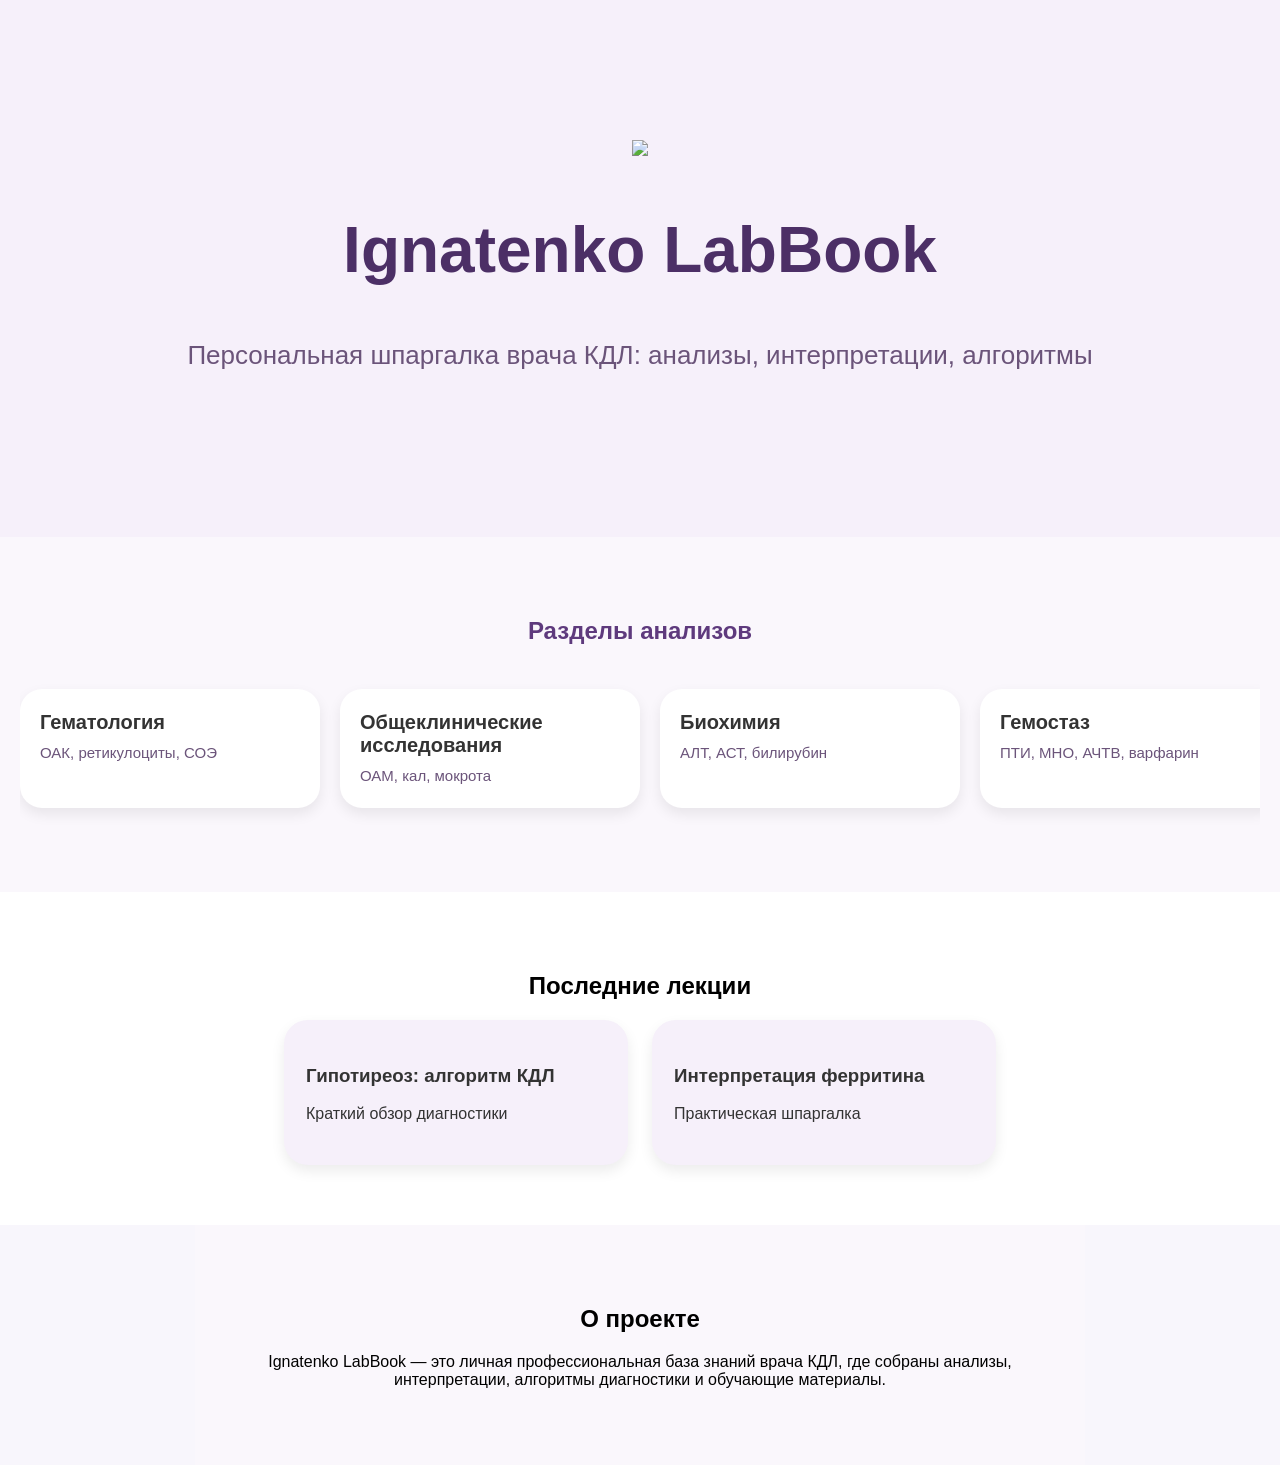
==== index.html @ 9d229748 "Update index.html" ====
<!DOCTYPE html>
<html lang="ru">
<head>
  <meta charset="UTF-8" />
  <meta name="viewport" content="width=device-width, initial-scale=1.0" />
  <title>Ignatenko LabBook — Врач КДЛ</title>

  <style>
    body {
      margin: 0;
      font-family: "Inter", Arial, sans-serif;
      background: #f8f6fc;
      overflow-x: hidden;
    }

    /* ---- Волны ---- */
    .wave {
      position: absolute;
      left: 0;
      width: 100%;
      height: 180px;
      background-repeat: no-repeat;
      background-size: cover;
      opacity: 0.55;
      z-index: -1;
    }
    .wave.top {
      top: 0;
      background-image: url('data:image/svg+xml;utf8,<svg xmlns="http://www.w3.org/2000/svg" width="1440" height="320"><path fill="%23cfc4ff" d="M0,160L48,165.3C96,171,192,181,288,192C384,203,480,213,576,224C672,235,768,245,864,218.7C960,192,1056,128,1152,112C1248,96,1344,128,1392,144L1440,160V0H0Z"/></svg>');
    }
    .wave.bottom {
      bottom: 0;
      background-image: url('data:image/svg+xml;utf8,<svg xmlns="http://www.w3.org/2000/svg" width="1440" height="320"><path fill="%23e5ddff" d="M0,224L60,234.7C120,245,240,267,360,261.3C480,256,600,224,720,202.7C840,181,960,171,1080,186.7C1200,203,1320,245,1380,266.7L1440,288V0H0Z"/></svg>');
    }

    /* ---- Кот ---- */
    .cat-wiggle {
      animation: wiggle 2.2s ease-in-out infinite;
      transform-origin: 60% 20%;
    }
    @keyframes wiggle {
      0% { transform: rotate(0deg); }
      35% { transform: rotate(2.8deg); }
      70% { transform: rotate(-2.8deg); }
      100% { transform: rotate(0deg); }
    }

    /* ---- Разделы анализов ---- */
    .sections-wrapper {
      display: flex;
      gap: 20px;
      overflow-x: auto;
      padding: 24px 12px;
      scroll-snap-type: x mandatory;
    }

    .analysis-card {
      min-width: 260px;
      background: white;
      padding: 22px 20px;
      border-radius: 22px;
      box-shadow: 0 6px 14px rgba(0,0,0,0.08);
      text-decoration: none;
      color: #333;
      scroll-snap-align: start;
      transition: 0.25s;
    }

    .analysis-card:hover {
      transform: translateY(-4px);
      box-shadow: 0 10px 20px rgba(0,0,0,0.12);
    }

    .analysis-card strong {
      display: block;
      font-size: 20px;
      margin-bottom: 8px;
    }

    .analysis-card span {
      font-size: 15px;
      color: #6b547a;
      line-height: 1.4;
    }

    /* ---- Лекции ---- */
    .lectures {
      padding: 60px 20px;
      background: #ffffff;
      text-align: center;
    }
    .lecture-grid {
      display: flex;
      justify-content: center;
      gap: 24px;
    }
    .lecture-card {
      background: #f6f0fa;
      padding: 26px 22px;
      border-radius: 24px;
      width: 300px;
      text-align: left;
      box-shadow: 0 6px 14px rgba(0,0,0,0.08);
      text-decoration: none;
      color: #333;
    }

    /* ---- О проекте ---- */
    .about {
      padding: 60px 20px;
      background: #faf7fc;
      text-align: center;
      max-width: 850px;
      margin: 0 auto;
    }
  </style>
</head>

<body>

<div class="wave top"></div>
<div class="wave bottom"></div>

<!-- HERO -->
<section style="padding:140px 20px; text-align:center; background:#f6f0fa;">
  <img src="cat-logo-new.png" class="cat-wiggle" style="width:220px;">
  <h1 style="font-size:64px; color:#4c2f66;">Ignatenko LabBook</h1>
  <p style="font-size:26px; color:#6b547a;">
    Персональная шпаргалка врача КДЛ: анализы, интерпретации, алгоритмы
  </p>
</section>

<!-- РАЗДЕЛЫ АНАЛИЗОВ -->
<section style="padding:60px 20px; background:#faf7fc;">
  <h2 style="text-align:center; color:#5e3a7d;">Разделы анализов</h2>

  <div class="sections-wrapper">

    <a class="analysis-card" href="#">
      <strong>Гематология</strong>
      <span>ОАК, ретикулоциты, СОЭ</span>
    </a>

    <a class="analysis-card" href="#">
      <strong>Общеклинические исследования</strong>
      <span>ОАМ, кал, мокрота</span>
    </a>

    <a class="analysis-card" href="#">
      <strong>Биохимия</strong>
      <span>АЛТ, АСТ, билирубин</span>
    </a>

    <a class="analysis-card" href="#">
      <strong>Гемостаз</strong>
      <span>ПТИ, МНО, АЧТВ, варфарин</span>
    </a>

    <a class="analysis-card" href="#">
      <strong>Иммунология</strong>
      <span>IgG, IgM</span>
    </a>

    <a class="analysis-card" href="#">
      <strong>Инфекции</strong>
      <span>ВИЧ, гепатиты, TORCH</span>
    </a>

    <a class="analysis-card" href="#">
      <strong>Гормоны</strong>
      <span>ТТГ, Т4, Т3</span>
    </a>

    <a class="analysis-card" href="#">
      <strong>Онкомаркеры</strong>
      <span>СА-125, СА-19-9, ПСА</span>
    </a>

  </div>
</section>

<!-- Последние лекции -->
<section class="lectures">
  <h2>Последние лекции</h2>
  <div class="lecture-grid">
    <a class="lecture-card" href="#">
      <h3>Гипотиреоз: алгоритм КДЛ</h3>
      <p>Краткий обзор диагностики</p>
    </a>
    <a class="lecture-card" href="#">
      <h3>Интерпретация ферритина</h3>
      <p>Практическая шпаргалка</p>
    </a>
  </div>
</section>

<!-- О проекте -->
<section class="about">
  <h2>О проекте</h2>
  <p>
    Ignatenko LabBook — это личная профессиональная база знаний врача КДЛ,
    где собраны анализы, интерпретации, алгоритмы диагностики и обучающие материалы.
  </p>
</section>

</body>
</html>
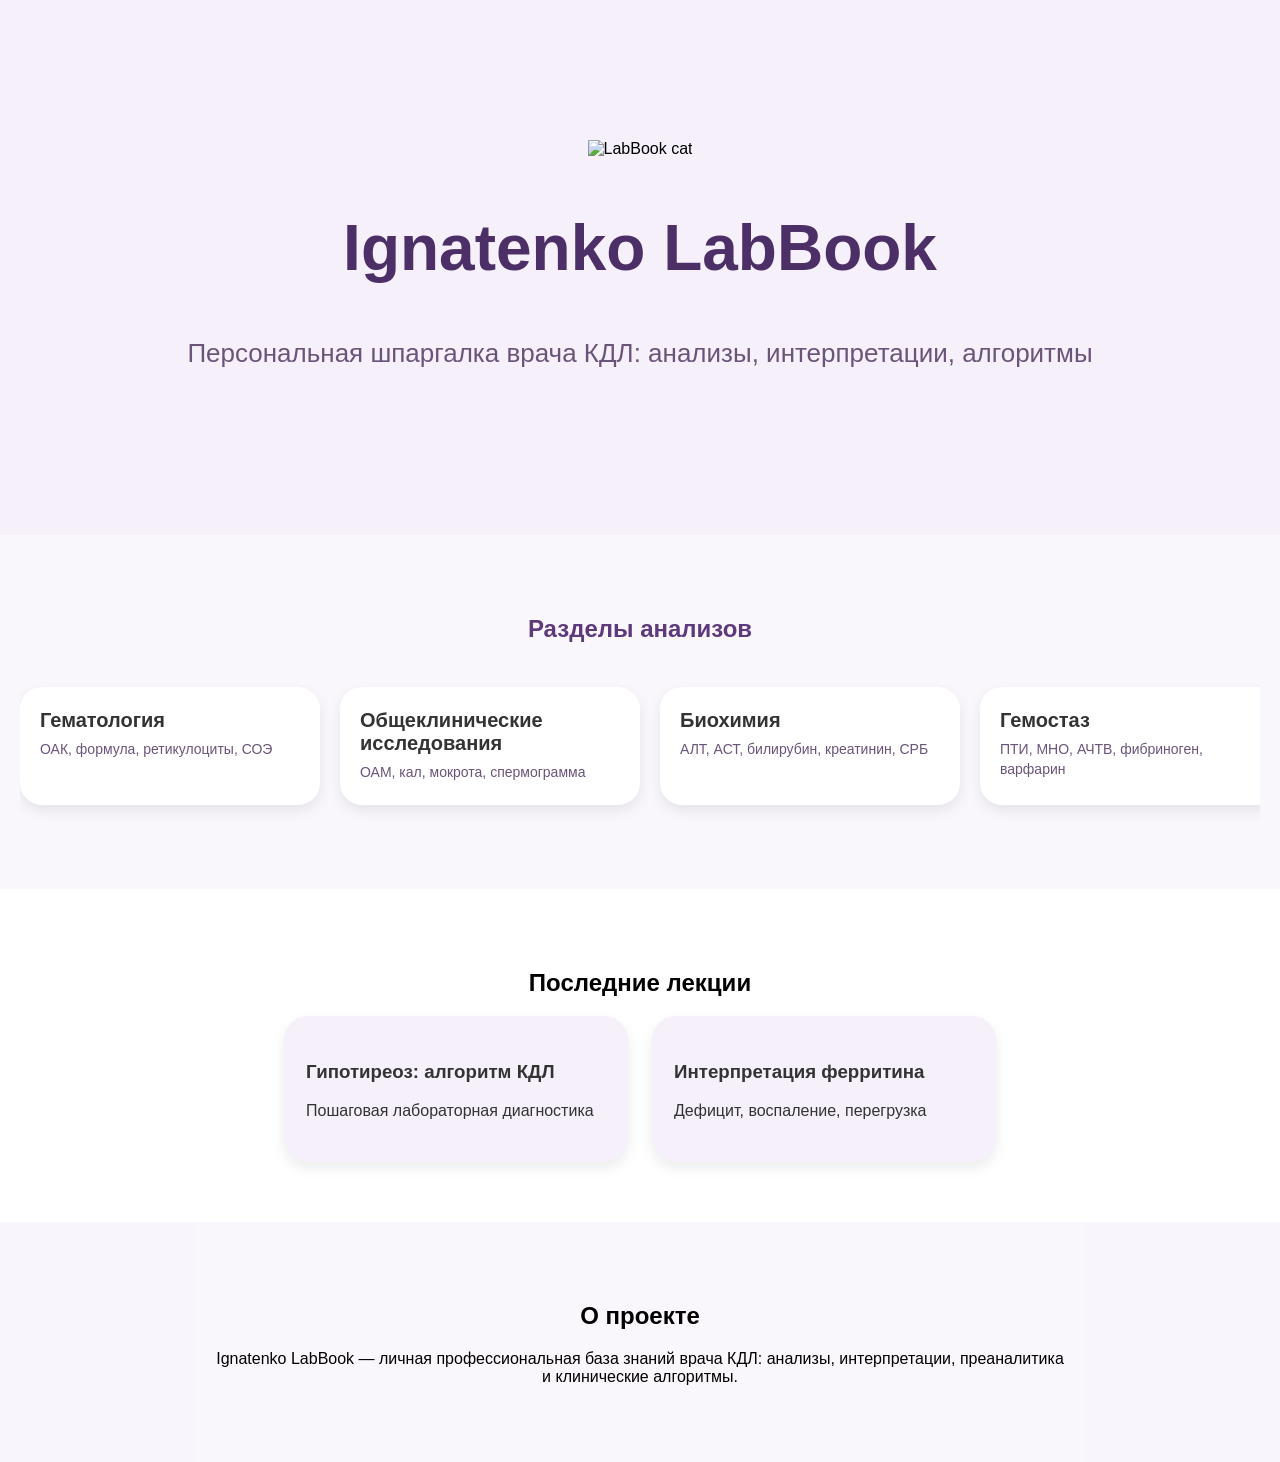
==== commit e844125a: "Update index.html" ====
--- a/index.html
+++ b/index.html
@@ -33,15 +33,22 @@
       background-image: url('data:image/svg+xml;utf8,<svg xmlns="http://www.w3.org/2000/svg" width="1440" height="320"><path fill="%23e5ddff" d="M0,224L60,234.7C120,245,240,267,360,261.3C480,256,600,224,720,202.7C840,181,960,171,1080,186.7C1200,203,1320,245,1380,266.7L1440,288V0H0Z"/></svg>');
     }
 
-    /* ---- Кот ---- */
-    .cat-wiggle {
-      animation: wiggle 2.2s ease-in-out infinite;
-      transform-origin: 60% 20%;
-    }
+    /* ---- Котик ---- */
+    .cat {
+      width: 220px;
+      animation: float 3s ease-in-out infinite, wiggle 6s ease-in-out infinite;
+    }
+
+    @keyframes float {
+      0% { transform: translateY(0); }
+      50% { transform: translateY(-10px); }
+      100% { transform: translateY(0); }
+    }
+
     @keyframes wiggle {
       0% { transform: rotate(0deg); }
-      35% { transform: rotate(2.8deg); }
-      70% { transform: rotate(-2.8deg); }
+      35% { transform: rotate(2deg); }
+      70% { transform: rotate(-2deg); }
       100% { transform: rotate(0deg); }
     }
 
@@ -78,7 +85,7 @@
     }
 
     .analysis-card span {
-      font-size: 15px;
+      font-size: 14px;
       color: #6b547a;
       line-height: 1.4;
     }
@@ -89,11 +96,14 @@
       background: #ffffff;
       text-align: center;
     }
+
     .lecture-grid {
       display: flex;
       justify-content: center;
       gap: 24px;
-    }
+      flex-wrap: wrap;
+    }
+
     .lecture-card {
       background: #f6f0fa;
       padding: 26px 22px;
@@ -123,7 +133,7 @@
 
 <!-- HERO -->
 <section style="padding:140px 20px; text-align:center; background:#f6f0fa;">
-  <img src="cat-logo-new.png" class="cat-wiggle" style="width:220px;">
+  <img src="cat-logo-new.png" class="cat" alt="LabBook cat">
   <h1 style="font-size:64px; color:#4c2f66;">Ignatenko LabBook</h1>
   <p style="font-size:26px; color:#6b547a;">
     Персональная шпаргалка врача КДЛ: анализы, интерпретации, алгоритмы
@@ -138,42 +148,47 @@
 
     <a class="analysis-card" href="#">
       <strong>Гематология</strong>
-      <span>ОАК, ретикулоциты, СОЭ</span>
+      <span>ОАК, формула, ретикулоциты, СОЭ</span>
     </a>
 
     <a class="analysis-card" href="#">
       <strong>Общеклинические исследования</strong>
-      <span>ОАМ, кал, мокрота</span>
+      <span>ОАМ, кал, мокрота, спермограмма</span>
     </a>
 
     <a class="analysis-card" href="#">
       <strong>Биохимия</strong>
-      <span>АЛТ, АСТ, билирубин</span>
+      <span>АЛТ, АСТ, билирубин, креатинин, СРБ</span>
     </a>
 
     <a class="analysis-card" href="#">
       <strong>Гемостаз</strong>
-      <span>ПТИ, МНО, АЧТВ, варфарин</span>
+      <span>ПТИ, МНО, АЧТВ, фибриноген, варфарин</span>
+    </a>
+
+    <a class="analysis-card" href="#">
+      <strong>Микробиология</strong>
+      <span>Посевы, антибиотикограмма, ПЦР</span>
     </a>
 
     <a class="analysis-card" href="#">
       <strong>Иммунология</strong>
-      <span>IgG, IgM</span>
+      <span>IgG, IgM, IgA, аутоантитела</span>
     </a>
 
     <a class="analysis-card" href="#">
       <strong>Инфекции</strong>
-      <span>ВИЧ, гепатиты, TORCH</span>
+      <span>ВИЧ, гепатиты, TORCH, сифилис</span>
     </a>
 
     <a class="analysis-card" href="#">
       <strong>Гормоны</strong>
-      <span>ТТГ, Т4, Т3</span>
+      <span>ТТГ, Т4, Т3, пролактин, кортизол</span>
     </a>
 
     <a class="analysis-card" href="#">
       <strong>Онкомаркеры</strong>
-      <span>СА-125, СА-19-9, ПСА</span>
+      <span>СА-125, СА-19-9, ПСА, АФП</span>
     </a>
 
   </div>
@@ -185,11 +200,11 @@
   <div class="lecture-grid">
     <a class="lecture-card" href="#">
       <h3>Гипотиреоз: алгоритм КДЛ</h3>
-      <p>Краткий обзор диагностики</p>
+      <p>Пошаговая лабораторная диагностика</p>
     </a>
     <a class="lecture-card" href="#">
       <h3>Интерпретация ферритина</h3>
-      <p>Практическая шпаргалка</p>
+      <p>Дефицит, воспаление, перегрузка</p>
     </a>
   </div>
 </section>
@@ -198,8 +213,8 @@
 <section class="about">
   <h2>О проекте</h2>
   <p>
-    Ignatenko LabBook — это личная профессиональная база знаний врача КДЛ,
-    где собраны анализы, интерпретации, алгоритмы диагностики и обучающие материалы.
+    Ignatenko LabBook — личная профессиональная база знаний врача КДЛ:
+    анализы, интерпретации, преаналитика и клинические алгоритмы.
   </p>
 </section>
 
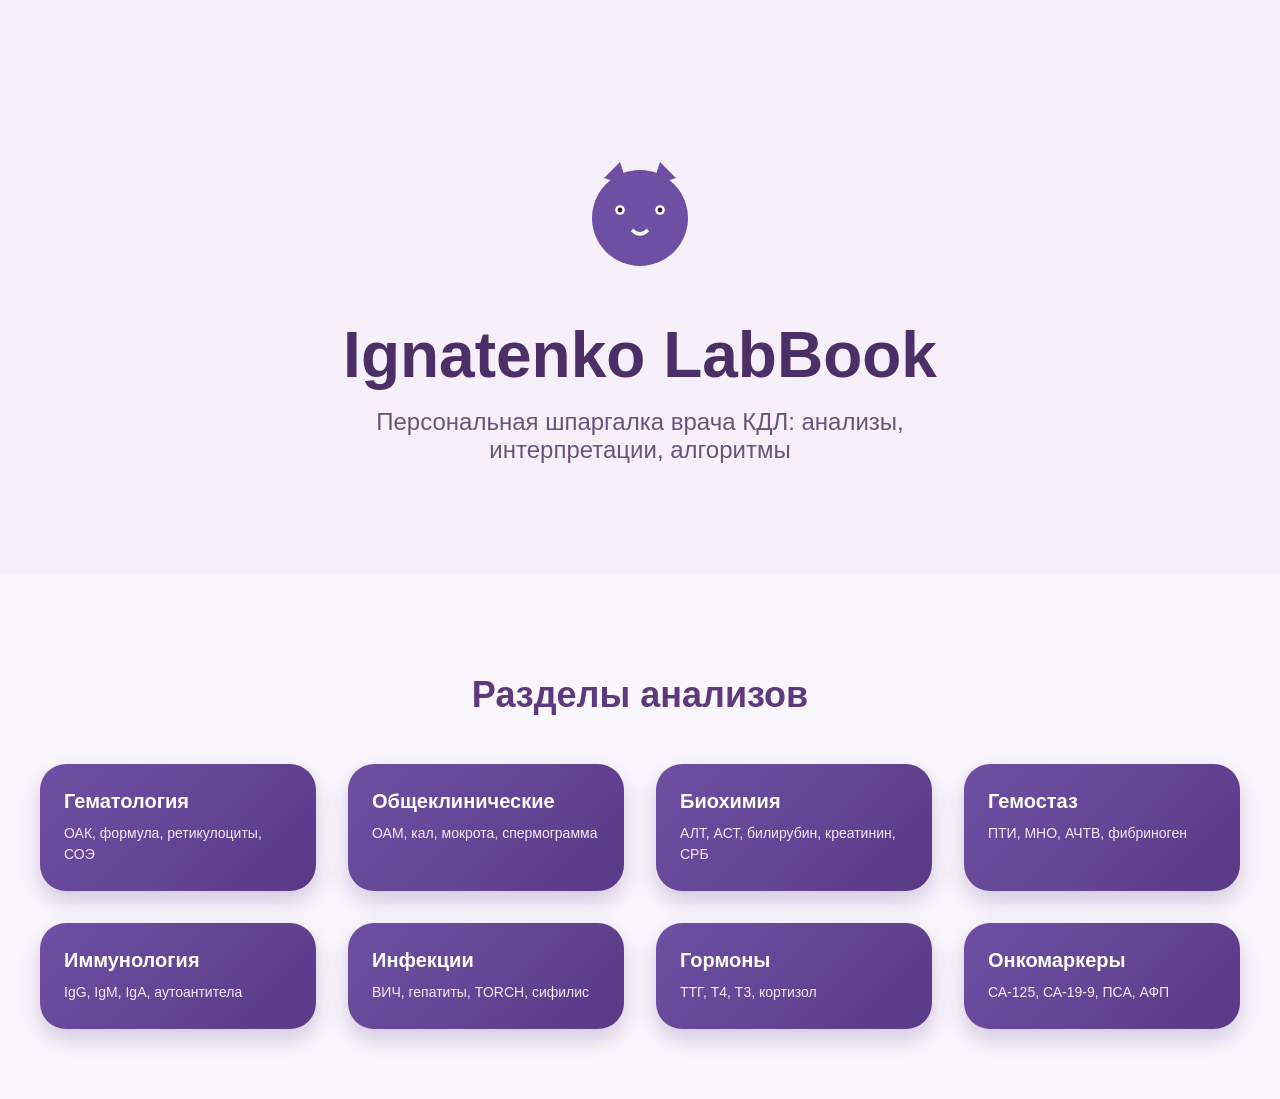
==== commit 858951fd: "Update index.html" ====
--- a/index.html
+++ b/index.html
@@ -1,221 +1,204 @@
 <!DOCTYPE html>
 <html lang="ru">
 <head>
-  <meta charset="UTF-8" />
-  <meta name="viewport" content="width=device-width, initial-scale=1.0" />
-  <title>Ignatenko LabBook — Врач КДЛ</title>
-
-  <style>
-    body {
-      margin: 0;
-      font-family: "Inter", Arial, sans-serif;
-      background: #f8f6fc;
-      overflow-x: hidden;
-    }
-
-    /* ---- Волны ---- */
-    .wave {
-      position: absolute;
-      left: 0;
-      width: 100%;
-      height: 180px;
-      background-repeat: no-repeat;
-      background-size: cover;
-      opacity: 0.55;
-      z-index: -1;
-    }
-    .wave.top {
-      top: 0;
-      background-image: url('data:image/svg+xml;utf8,<svg xmlns="http://www.w3.org/2000/svg" width="1440" height="320"><path fill="%23cfc4ff" d="M0,160L48,165.3C96,171,192,181,288,192C384,203,480,213,576,224C672,235,768,245,864,218.7C960,192,1056,128,1152,112C1248,96,1344,128,1392,144L1440,160V0H0Z"/></svg>');
-    }
-    .wave.bottom {
-      bottom: 0;
-      background-image: url('data:image/svg+xml;utf8,<svg xmlns="http://www.w3.org/2000/svg" width="1440" height="320"><path fill="%23e5ddff" d="M0,224L60,234.7C120,245,240,267,360,261.3C480,256,600,224,720,202.7C840,181,960,171,1080,186.7C1200,203,1320,245,1380,266.7L1440,288V0H0Z"/></svg>');
-    }
-
-    /* ---- Котик ---- */
-    .cat {
-      width: 220px;
-      animation: float 3s ease-in-out infinite, wiggle 6s ease-in-out infinite;
-    }
-
-    @keyframes float {
-      0% { transform: translateY(0); }
-      50% { transform: translateY(-10px); }
-      100% { transform: translateY(0); }
-    }
-
-    @keyframes wiggle {
-      0% { transform: rotate(0deg); }
-      35% { transform: rotate(2deg); }
-      70% { transform: rotate(-2deg); }
-      100% { transform: rotate(0deg); }
-    }
-
-    /* ---- Разделы анализов ---- */
-    .sections-wrapper {
-      display: flex;
-      gap: 20px;
-      overflow-x: auto;
-      padding: 24px 12px;
-      scroll-snap-type: x mandatory;
-    }
-
-    .analysis-card {
-      min-width: 260px;
-      background: white;
-      padding: 22px 20px;
-      border-radius: 22px;
-      box-shadow: 0 6px 14px rgba(0,0,0,0.08);
-      text-decoration: none;
-      color: #333;
-      scroll-snap-align: start;
-      transition: 0.25s;
-    }
-
-    .analysis-card:hover {
-      transform: translateY(-4px);
-      box-shadow: 0 10px 20px rgba(0,0,0,0.12);
-    }
-
-    .analysis-card strong {
-      display: block;
-      font-size: 20px;
-      margin-bottom: 8px;
-    }
-
-    .analysis-card span {
-      font-size: 14px;
-      color: #6b547a;
-      line-height: 1.4;
-    }
-
-    /* ---- Лекции ---- */
-    .lectures {
-      padding: 60px 20px;
-      background: #ffffff;
-      text-align: center;
-    }
-
-    .lecture-grid {
-      display: flex;
-      justify-content: center;
-      gap: 24px;
-      flex-wrap: wrap;
-    }
-
-    .lecture-card {
-      background: #f6f0fa;
-      padding: 26px 22px;
-      border-radius: 24px;
-      width: 300px;
-      text-align: left;
-      box-shadow: 0 6px 14px rgba(0,0,0,0.08);
-      text-decoration: none;
-      color: #333;
-    }
-
-    /* ---- О проекте ---- */
-    .about {
-      padding: 60px 20px;
-      background: #faf7fc;
-      text-align: center;
-      max-width: 850px;
-      margin: 0 auto;
-    }
-  </style>
+<meta charset="UTF-8" />
+<meta name="viewport" content="width=device-width, initial-scale=1.0" />
+<title>Ignatenko LabBook — Врач КДЛ</title>
+
+<style>
+body {
+  margin: 0;
+  font-family: "Inter", Arial, sans-serif;
+  background: #f8f6fc;
+  color: #2f1d3a;
+}
+
+/* ---- Волны ---- */
+.wave {
+  position: absolute;
+  left: 0;
+  width: 100%;
+  height: 180px;
+  background-repeat: no-repeat;
+  background-size: cover;
+  opacity: 0.55;
+  z-index: -1;
+}
+.wave.top {
+  top: 0;
+  background-image: url('data:image/svg+xml;utf8,<svg xmlns="http://www.w3.org/2000/svg" width="1440" height="320"><path fill="%23cfc4ff" d="M0,160L48,165.3C96,171,192,181,288,192C384,203,480,213,576,224C672,235,768,245,864,218.7C960,192,1056,128,1152,112C1248,96,1344,128,1392,144L1440,160V0H0Z"/></svg>');
+}
+
+/* ---- КОТИК (SVG, всегда виден) ---- */
+.cat {
+  width: 160px;
+  margin-bottom: 24px;
+  animation: float 3s ease-in-out infinite;
+}
+
+@keyframes float {
+  0% { transform: translateY(0); }
+  50% { transform: translateY(-10px); }
+  100% { transform: translateY(0); }
+}
+
+/* ---- HERO ---- */
+.hero {
+  padding: 130px 20px 110px;
+  text-align: center;
+  background: #f6f0fa;
+}
+
+.hero h1 {
+  font-size: 64px;
+  margin: 0;
+  color: #4c2f66;
+}
+
+.hero p {
+  font-size: 24px;
+  color: #6b547a;
+  max-width: 700px;
+  margin: 16px auto 0;
+}
+
+/* ---- РАЗДЕЛЫ ---- */
+.sections {
+  padding: 70px 20px;
+  background: #faf7fc;
+}
+
+.sections h2 {
+  text-align: center;
+  font-size: 36px;
+  color: #5e3a7d;
+  margin-bottom: 48px;
+}
+
+.sections-grid {
+  display: grid;
+  grid-template-columns: repeat(4, 1fr);
+  gap: 32px;
+  max-width: 1200px;
+  margin: 0 auto;
+}
+
+/* ---- КАРТОЧКИ ---- */
+.analysis-card {
+  background: linear-gradient(135deg, #6f4fa3, #5a3a86);
+  border-radius: 26px;
+  padding: 26px 24px;
+  color: #ffffff;
+  text-decoration: none;
+  box-shadow: 0 10px 22px rgba(90, 58, 134, 0.25);
+  transition: 0.3s;
+}
+
+.analysis-card:hover {
+  transform: translateY(-6px);
+  box-shadow: 0 16px 30px rgba(90, 58, 134, 0.35);
+}
+
+.analysis-card strong {
+  font-size: 20px;
+  display: block;
+  margin-bottom: 10px;
+}
+
+.analysis-card span {
+  font-size: 14px;
+  opacity: 0.9;
+  line-height: 1.5;
+}
+
+/* ---- АДАПТИВ ---- */
+@media (max-width: 1100px) {
+  .sections-grid {
+    grid-template-columns: repeat(2, 1fr);
+  }
+}
+
+@media (max-width: 600px) {
+  .sections-grid {
+    grid-template-columns: 1fr;
+  }
+  .hero h1 {
+    font-size: 42px;
+  }
+}
+</style>
 </head>
 
 <body>
 
 <div class="wave top"></div>
-<div class="wave bottom"></div>
 
 <!-- HERO -->
-<section style="padding:140px 20px; text-align:center; background:#f6f0fa;">
-  <img src="cat-logo-new.png" class="cat" alt="LabBook cat">
-  <h1 style="font-size:64px; color:#4c2f66;">Ignatenko LabBook</h1>
-  <p style="font-size:26px; color:#6b547a;">
-    Персональная шпаргалка врача КДЛ: анализы, интерпретации, алгоритмы
-  </p>
+<section class="hero">
+
+<!-- SVG КОТИК -->
+<svg class="cat" viewBox="0 0 200 200" xmlns="http://www.w3.org/2000/svg">
+  <circle cx="100" cy="110" r="60" fill="#6f4fa3"/>
+  <circle cx="75" cy="100" r="6" fill="#fff"/>
+  <circle cx="125" cy="100" r="6" fill="#fff"/>
+  <circle cx="75" cy="100" r="3" fill="#2f1d3a"/>
+  <circle cx="125" cy="100" r="3" fill="#2f1d3a"/>
+  <path d="M90 125 Q100 135 110 125" stroke="#fff" stroke-width="4" fill="none"/>
+  <polygon points="55,60 75,40 85,70" fill="#6f4fa3"/>
+  <polygon points="145,60 125,40 115,70" fill="#6f4fa3"/>
+</svg>
+
+<h1>Ignatenko LabBook</h1>
+<p>Персональная шпаргалка врача КДЛ: анализы, интерпретации, алгоритмы</p>
 </section>
 
-<!-- РАЗДЕЛЫ АНАЛИЗОВ -->
-<section style="padding:60px 20px; background:#faf7fc;">
-  <h2 style="text-align:center; color:#5e3a7d;">Разделы анализов</h2>
-
-  <div class="sections-wrapper">
-
-    <a class="analysis-card" href="#">
-      <strong>Гематология</strong>
-      <span>ОАК, формула, ретикулоциты, СОЭ</span>
-    </a>
-
-    <a class="analysis-card" href="#">
-      <strong>Общеклинические исследования</strong>
-      <span>ОАМ, кал, мокрота, спермограмма</span>
-    </a>
-
-    <a class="analysis-card" href="#">
-      <strong>Биохимия</strong>
-      <span>АЛТ, АСТ, билирубин, креатинин, СРБ</span>
-    </a>
-
-    <a class="analysis-card" href="#">
-      <strong>Гемостаз</strong>
-      <span>ПТИ, МНО, АЧТВ, фибриноген, варфарин</span>
-    </a>
-
-    <a class="analysis-card" href="#">
-      <strong>Микробиология</strong>
-      <span>Посевы, антибиотикограмма, ПЦР</span>
-    </a>
-
-    <a class="analysis-card" href="#">
-      <strong>Иммунология</strong>
-      <span>IgG, IgM, IgA, аутоантитела</span>
-    </a>
-
-    <a class="analysis-card" href="#">
-      <strong>Инфекции</strong>
-      <span>ВИЧ, гепатиты, TORCH, сифилис</span>
-    </a>
-
-    <a class="analysis-card" href="#">
-      <strong>Гормоны</strong>
-      <span>ТТГ, Т4, Т3, пролактин, кортизол</span>
-    </a>
-
-    <a class="analysis-card" href="#">
-      <strong>Онкомаркеры</strong>
-      <span>СА-125, СА-19-9, ПСА, АФП</span>
-    </a>
-
-  </div>
-</section>
-
-<!-- Последние лекции -->
-<section class="lectures">
-  <h2>Последние лекции</h2>
-  <div class="lecture-grid">
-    <a class="lecture-card" href="#">
-      <h3>Гипотиреоз: алгоритм КДЛ</h3>
-      <p>Пошаговая лабораторная диагностика</p>
-    </a>
-    <a class="lecture-card" href="#">
-      <h3>Интерпретация ферритина</h3>
-      <p>Дефицит, воспаление, перегрузка</p>
-    </a>
-  </div>
-</section>
-
-<!-- О проекте -->
-<section class="about">
-  <h2>О проекте</h2>
-  <p>
-    Ignatenko LabBook — личная профессиональная база знаний врача КДЛ:
-    анализы, интерпретации, преаналитика и клинические алгоритмы.
-  </p>
+<!-- РАЗДЕЛЫ -->
+<section class="sections">
+<h2>Разделы анализов</h2>
+
+<div class="sections-grid">
+
+<a class="analysis-card" href="#">
+  <strong>Гематология</strong>
+  <span>ОАК, формула, ретикулоциты, СОЭ</span>
+</a>
+
+<a class="analysis-card" href="#">
+  <strong>Общеклинические</strong>
+  <span>ОАМ, кал, мокрота, спермограмма</span>
+</a>
+
+<a class="analysis-card" href="#">
+  <strong>Биохимия</strong>
+  <span>АЛТ, АСТ, билирубин, креатинин, СРБ</span>
+</a>
+
+<a class="analysis-card" href="#">
+  <strong>Гемостаз</strong>
+  <span>ПТИ, МНО, АЧТВ, фибриноген</span>
+</a>
+
+<a class="analysis-card" href="#">
+  <strong>Иммунология</strong>
+  <span>IgG, IgM, IgA, аутоантитела</span>
+</a>
+
+<a class="analysis-card" href="#">
+  <strong>Инфекции</strong>
+  <span>ВИЧ, гепатиты, TORCH, сифилис</span>
+</a>
+
+<a class="analysis-card" href="#">
+  <strong>Гормоны</strong>
+  <span>ТТГ, Т4, Т3, кортизол</span>
+</a>
+
+<a class="analysis-card" href="#">
+  <strong>Онкомаркеры</strong>
+  <span>СА-125, СА-19-9, ПСА, АФП</span>
+</a>
+
+</div>
 </section>
 
 </body>
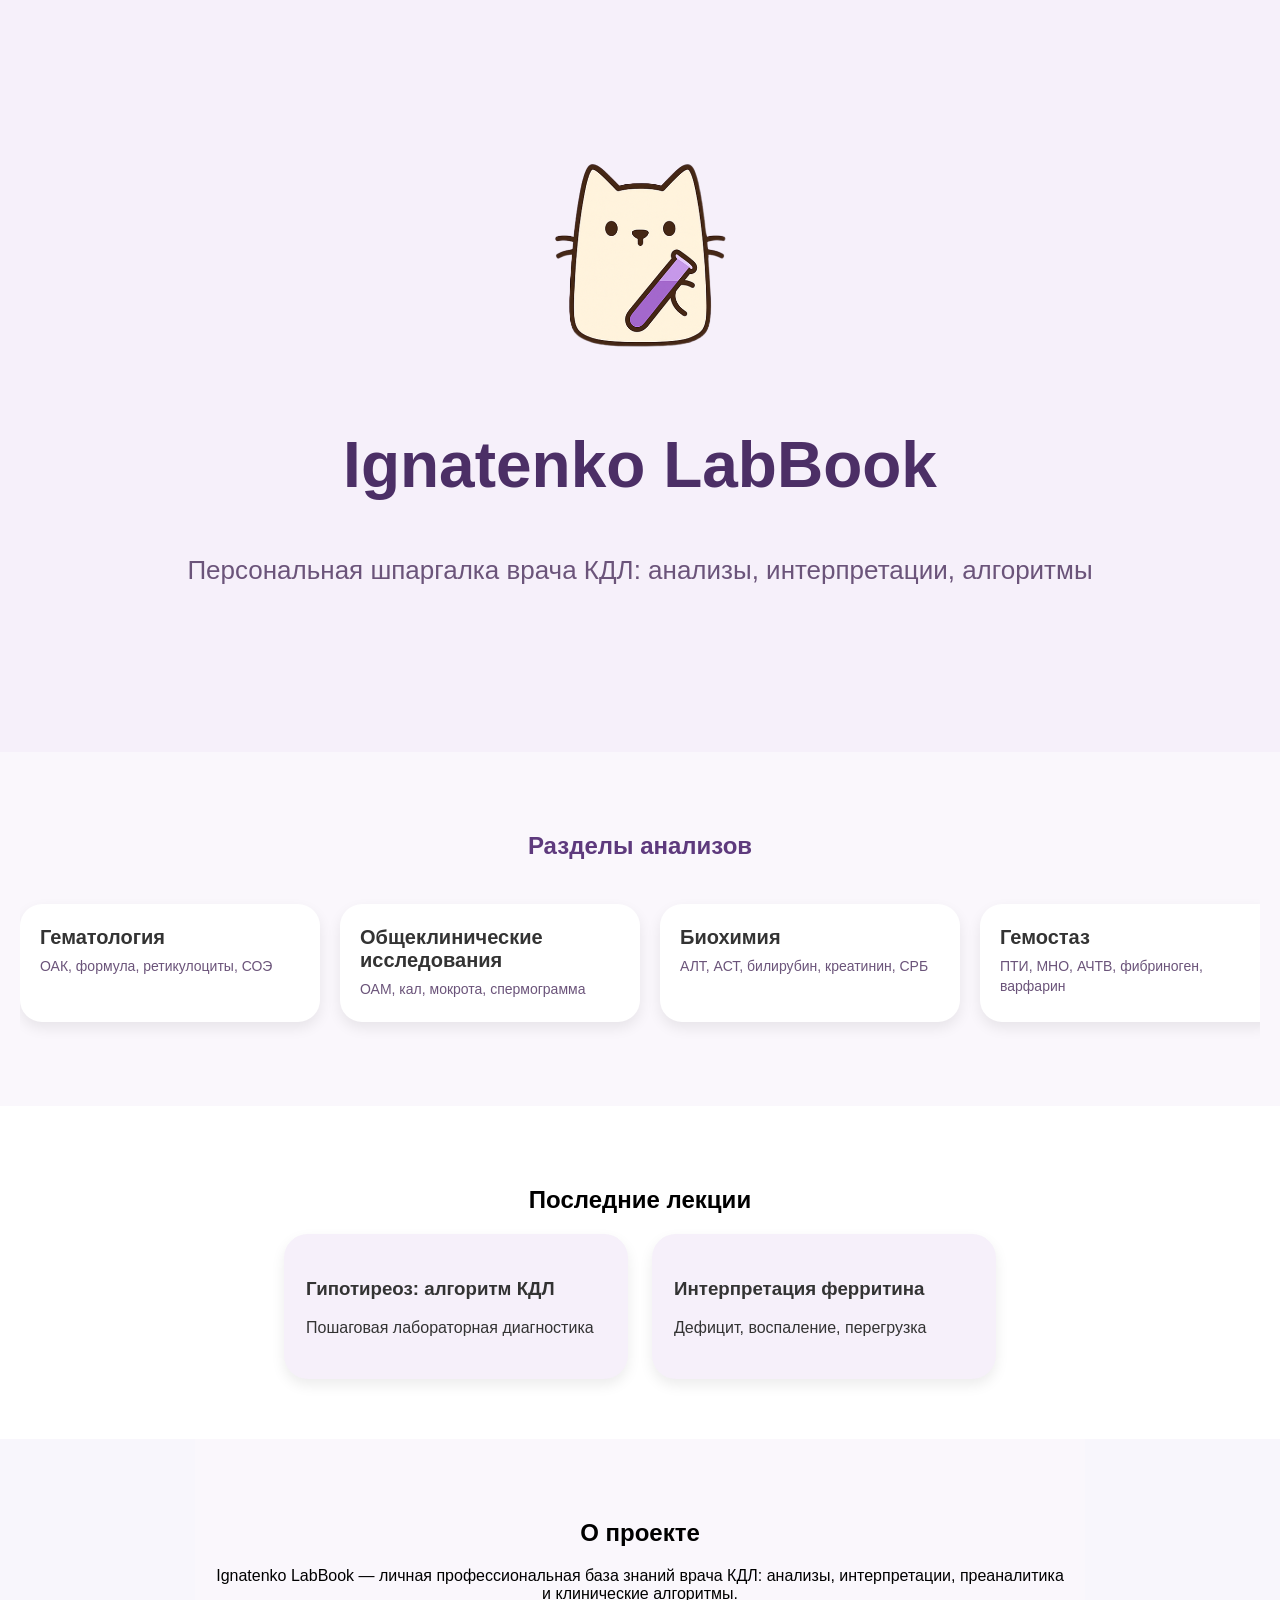
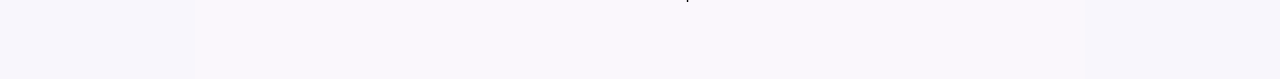
==== commit 6bb0f0f1: "Update index.html" ====
--- a/index.html
+++ b/index.html
@@ -1,204 +1,216 @@
 <!DOCTYPE html>
 <html lang="ru">
 <head>
-<meta charset="UTF-8" />
-<meta name="viewport" content="width=device-width, initial-scale=1.0" />
-<title>Ignatenko LabBook — Врач КДЛ</title>
-
-<style>
-body {
-  margin: 0;
-  font-family: "Inter", Arial, sans-serif;
-  background: #f8f6fc;
-  color: #2f1d3a;
-}
-
-/* ---- Волны ---- */
-.wave {
-  position: absolute;
-  left: 0;
-  width: 100%;
-  height: 180px;
-  background-repeat: no-repeat;
-  background-size: cover;
-  opacity: 0.55;
-  z-index: -1;
-}
-.wave.top {
-  top: 0;
-  background-image: url('data:image/svg+xml;utf8,<svg xmlns="http://www.w3.org/2000/svg" width="1440" height="320"><path fill="%23cfc4ff" d="M0,160L48,165.3C96,171,192,181,288,192C384,203,480,213,576,224C672,235,768,245,864,218.7C960,192,1056,128,1152,112C1248,96,1344,128,1392,144L1440,160V0H0Z"/></svg>');
-}
-
-/* ---- КОТИК (SVG, всегда виден) ---- */
-.cat {
-  width: 160px;
-  margin-bottom: 24px;
-  animation: float 3s ease-in-out infinite;
-}
-
-@keyframes float {
-  0% { transform: translateY(0); }
-  50% { transform: translateY(-10px); }
-  100% { transform: translateY(0); }
-}
-
-/* ---- HERO ---- */
-.hero {
-  padding: 130px 20px 110px;
-  text-align: center;
-  background: #f6f0fa;
-}
-
-.hero h1 {
-  font-size: 64px;
-  margin: 0;
-  color: #4c2f66;
-}
-
-.hero p {
-  font-size: 24px;
-  color: #6b547a;
-  max-width: 700px;
-  margin: 16px auto 0;
-}
-
-/* ---- РАЗДЕЛЫ ---- */
-.sections {
-  padding: 70px 20px;
-  background: #faf7fc;
-}
-
-.sections h2 {
-  text-align: center;
-  font-size: 36px;
-  color: #5e3a7d;
-  margin-bottom: 48px;
-}
-
-.sections-grid {
-  display: grid;
-  grid-template-columns: repeat(4, 1fr);
-  gap: 32px;
-  max-width: 1200px;
-  margin: 0 auto;
-}
-
-/* ---- КАРТОЧКИ ---- */
-.analysis-card {
-  background: linear-gradient(135deg, #6f4fa3, #5a3a86);
-  border-radius: 26px;
-  padding: 26px 24px;
-  color: #ffffff;
-  text-decoration: none;
-  box-shadow: 0 10px 22px rgba(90, 58, 134, 0.25);
-  transition: 0.3s;
-}
-
-.analysis-card:hover {
-  transform: translateY(-6px);
-  box-shadow: 0 16px 30px rgba(90, 58, 134, 0.35);
-}
-
-.analysis-card strong {
-  font-size: 20px;
-  display: block;
-  margin-bottom: 10px;
-}
-
-.analysis-card span {
-  font-size: 14px;
-  opacity: 0.9;
-  line-height: 1.5;
-}
-
-/* ---- АДАПТИВ ---- */
-@media (max-width: 1100px) {
-  .sections-grid {
-    grid-template-columns: repeat(2, 1fr);
-  }
-}
-
-@media (max-width: 600px) {
-  .sections-grid {
-    grid-template-columns: 1fr;
-  }
-  .hero h1 {
-    font-size: 42px;
-  }
-}
-</style>
+  <meta charset="UTF-8" />
+  <meta name="viewport" content="width=device-width, initial-scale=1.0" />
+  <title>Ignatenko LabBook — Врач КДЛ</title>
+
+  <style>
+    body {
+      margin: 0;
+      font-family: "Inter", Arial, sans-serif;
+      background: #f8f6fc;
+      overflow-x: hidden;
+    }
+
+    /* ---- Волны ---- */
+    .wave {
+      position: absolute;
+      left: 0;
+      width: 100%;
+      height: 180px;
+      background-repeat: no-repeat;
+      background-size: cover;
+      opacity: 0.55;
+      z-index: -1;
+    }
+    .wave.top {
+      top: 0;
+      background-image: url('data:image/svg+xml;utf8,<svg xmlns="http://www.w3.org/2000/svg" width="1440" height="320"><path fill="%23cfc4ff" d="M0,160L48,165.3C96,171,192,181,288,192C384,203,480,213,576,224C672,235,768,245,864,218.7C960,192,1056,128,1152,112C1248,96,1344,128,1392,144L1440,160V0H0Z"/></svg>');
+    }
+    .wave.bottom {
+      bottom: 0;
+      background-image: url('data:image/svg+xml;utf8,<svg xmlns="http://www.w3.org/2000/svg" width="1440" height="320"><path fill="%23e5ddff" d="M0,224L60,234.7C120,245,240,267,360,261.3C480,256,600,224,720,202.7C840,181,960,171,1080,186.7C1200,203,1320,245,1380,266.7L1440,288V0H0Z"/></svg>');
+    }
+
+    /* ---- Котик ---- */
+    .cat {
+      width: 220px;
+      animation: float 3s ease-in-out infinite, wiggle 6s ease-in-out infinite;
+    }
+
+    @keyframes float {
+      0% { transform: translateY(0); }
+      50% { transform: translateY(-10px); }
+      100% { transform: translateY(0); }
+    }
+
+    @keyframes wiggle {
+      0% { transform: rotate(0deg); }
+      35% { transform: rotate(2deg); }
+      70% { transform: rotate(-2deg); }
+      100% { transform: rotate(0deg); }
+    }
+
+    /* ---- Разделы анализов ---- */
+    .sections-wrapper {
+      display: flex;
+      gap: 20px;
+      overflow-x: auto;
+      padding: 24px 12px;
+      scroll-snap-type: x mandatory;
+    }
+
+    .analysis-card {
+      min-width: 260px;
+      background: white;
+      padding: 22px 20px;
+      border-radius: 22px;
+      box-shadow: 0 6px 14px rgba(0,0,0,0.08);
+      text-decoration: none;
+      color: #333;
+      scroll-snap-align: start;
+      transition: 0.25s;
+    }
+
+    .analysis-card:hover {
+      transform: translateY(-4px);
+      box-shadow: 0 10px 20px rgba(0,0,0,0.12);
+    }
+
+    .analysis-card strong {
+      display: block;
+      font-size: 20px;
+      margin-bottom: 8px;
+    }
+
+    .analysis-card span {
+      font-size: 14px;
+      color: #6b547a;
+      line-height: 1.4;
+    }
+
+    /* ---- Лекции ---- */
+    .lectures {
+      padding: 60px 20px;
+      background: #ffffff;
+      text-align: center;
+    }
+
+    .lecture-grid {
+      display: flex;
+      justify-content: center;
+      gap: 24px;
+      flex-wrap: wrap;
+    }
+
+    .lecture-card {
+      background: #f6f0fa;
+      padding: 26px 22px;
+      border-radius: 24px;
+      width: 300px;
+      text-align: left;
+      box-shadow: 0 6px 14px rgba(0,0,0,0.08);
+      text-decoration: none;
+      color: #333;
+    }
+
+    /* ---- О проекте ---- */
+    .about {
+      padding: 60px 20px;
+      background: #faf7fc;
+      text-align: center;
+      max-width: 850px;
+      margin: 0 auto;
+    }
+  </style>
 </head>
 
 <body>
 
 <div class="wave top"></div>
+<div class="wave bottom"></div>
 
 <!-- HERO -->
-<section class="hero">
-
-<!-- SVG КОТИК -->
-<svg class="cat" viewBox="0 0 200 200" xmlns="http://www.w3.org/2000/svg">
-  <circle cx="100" cy="110" r="60" fill="#6f4fa3"/>
-  <circle cx="75" cy="100" r="6" fill="#fff"/>
-  <circle cx="125" cy="100" r="6" fill="#fff"/>
-  <circle cx="75" cy="100" r="3" fill="#2f1d3a"/>
-  <circle cx="125" cy="100" r="3" fill="#2f1d3a"/>
-  <path d="M90 125 Q100 135 110 125" stroke="#fff" stroke-width="4" fill="none"/>
-  <polygon points="55,60 75,40 85,70" fill="#6f4fa3"/>
-  <polygon points="145,60 125,40 115,70" fill="#6f4fa3"/>
-</svg>
-
-<h1>Ignatenko LabBook</h1>
-<p>Персональная шпаргалка врача КДЛ: анализы, интерпретации, алгоритмы</p>
-</section>
-
-<!-- РАЗДЕЛЫ -->
-<section class="sections">
-<h2>Разделы анализов</h2>
-
-<div class="sections-grid">
-
-<a class="analysis-card" href="#">
-  <strong>Гематология</strong>
-  <span>ОАК, формула, ретикулоциты, СОЭ</span>
-</a>
-
-<a class="analysis-card" href="#">
-  <strong>Общеклинические</strong>
-  <span>ОАМ, кал, мокрота, спермограмма</span>
-</a>
-
-<a class="analysis-card" href="#">
-  <strong>Биохимия</strong>
-  <span>АЛТ, АСТ, билирубин, креатинин, СРБ</span>
-</a>
-
-<a class="analysis-card" href="#">
-  <strong>Гемостаз</strong>
-  <span>ПТИ, МНО, АЧТВ, фибриноген</span>
-</a>
-
-<a class="analysis-card" href="#">
-  <strong>Иммунология</strong>
-  <span>IgG, IgM, IgA, аутоантитела</span>
-</a>
-
-<a class="analysis-card" href="#">
-  <strong>Инфекции</strong>
-  <span>ВИЧ, гепатиты, TORCH, сифилис</span>
-</a>
-
-<a class="analysis-card" href="#">
-  <strong>Гормоны</strong>
-  <span>ТТГ, Т4, Т3, кортизол</span>
-</a>
-
-<a class="analysis-card" href="#">
-  <strong>Онкомаркеры</strong>
-  <span>СА-125, СА-19-9, ПСА, АФП</span>
-</a>
-
-</div>
+<section style="padding:140px 20px; text-align:center; background:#f6f0fa;">
+  <img src="cat-logo-new.png" class="cat" alt="LabBook cat">
+  <h1 style="font-size:64px; color:#4c2f66;">Ignatenko LabBook</h1>
+  <p style="font-size:26px; color:#6b547a;">
+    Персональная шпаргалка врача КДЛ: анализы, интерпретации, алгоритмы
+  </p>
+</section>
+
+<!-- РАЗДЕЛЫ АНАЛИЗОВ -->
+<section style="padding:60px 20px; background:#faf7fc;">
+  <h2 style="text-align:center; color:#5e3a7d;">Разделы анализов</h2>
+
+  <div class="sections-wrapper">
+
+    <a class="analysis-card" href="#">
+      <strong>Гематология</strong>
+      <span>ОАК, формула, ретикулоциты, СОЭ</span>
+    </a>
+
+    <a class="analysis-card" href="#">
+      <strong>Общеклинические исследования</strong>
+      <span>ОАМ, кал, мокрота, спермограмма</span>
+    </a>
+
+    <a class="analysis-card" href="#">
+      <strong>Биохимия</strong>
+      <span>АЛТ, АСТ, билирубин, креатинин, СРБ</span>
+    </a>
+
+    <a class="analysis-card" href="#">
+      <strong>Гемостаз</strong>
+      <span>ПТИ, МНО, АЧТВ, фибриноген, варфарин</span>
+    </a>
+
+    <a class="analysis-card" href="#">
+      <strong>Иммунология</strong>
+      <span>IgG, IgM, IgA, аутоантитела</span>
+    </a>
+
+    <a class="analysis-card" href="#">
+      <strong>Инфекции</strong>
+      <span>ВИЧ, гепатиты, TORCH, сифилис</span>
+    </a>
+
+    <a class="analysis-card" href="#">
+      <strong>Гормоны</strong>
+      <span>ТТГ, Т4, Т3, пролактин, кортизол</span>
+    </a>
+
+    <a class="analysis-card" href="#">
+      <strong>Онкомаркеры</strong>
+      <span>СА-125, СА-19-9, ПСА, АФП</span>
+    </a>
+
+  </div>
+</section>
+
+<!-- Последние лекции -->
+<section class="lectures">
+  <h2>Последние лекции</h2>
+  <div class="lecture-grid">
+    <a class="lecture-card" href="#">
+      <h3>Гипотиреоз: алгоритм КДЛ</h3>
+      <p>Пошаговая лабораторная диагностика</p>
+    </a>
+    <a class="lecture-card" href="#">
+      <h3>Интерпретация ферритина</h3>
+      <p>Дефицит, воспаление, перегрузка</p>
+    </a>
+  </div>
+</section>
+
+<!-- О проекте -->
+<section class="about">
+  <h2>О проекте</h2>
+  <p>
+    Ignatenko LabBook — личная профессиональная база знаний врача КДЛ:
+    анализы, интерпретации, преаналитика и клинические алгоритмы.
+  </p>
 </section>
 
 </body>
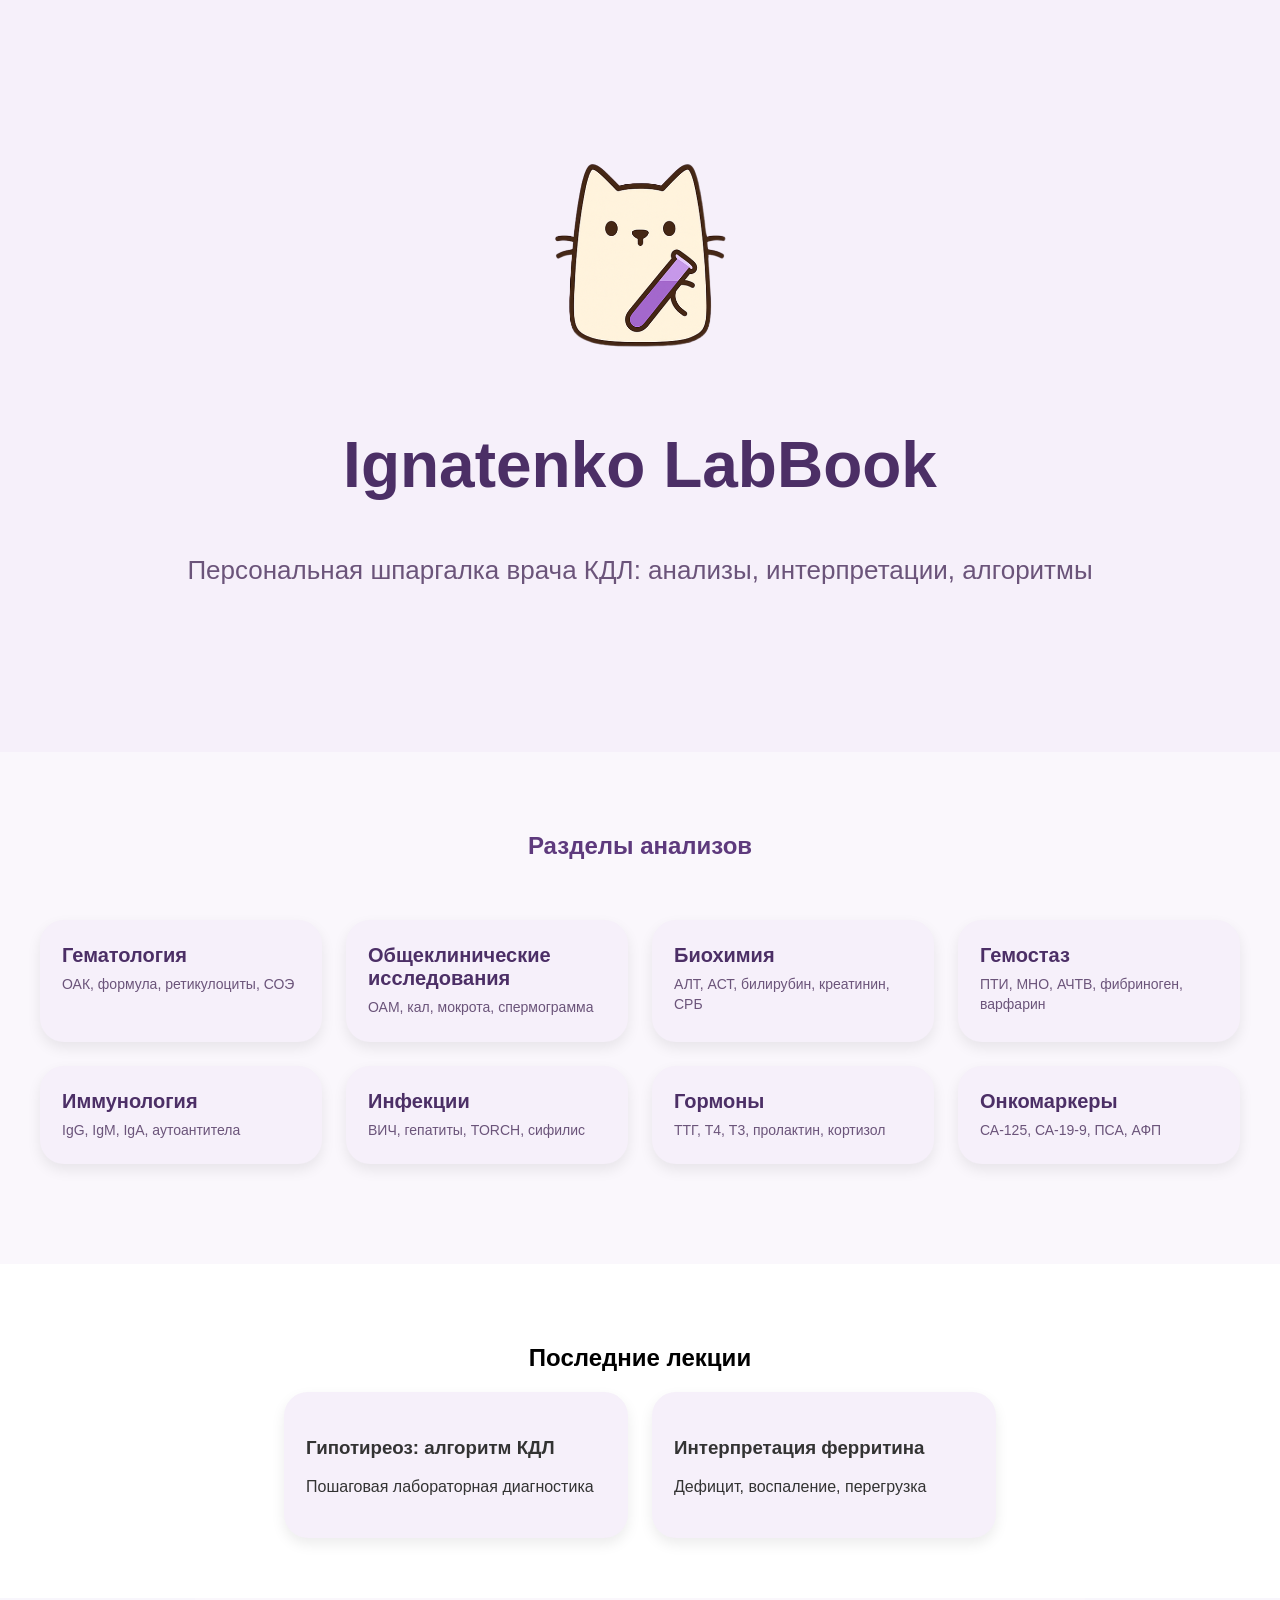
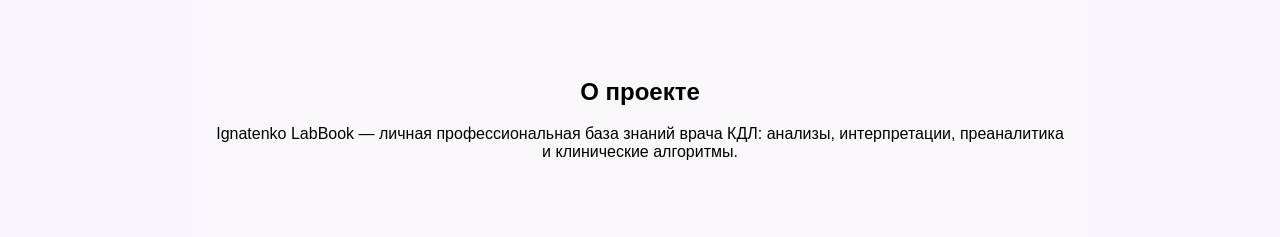
==== commit 8d454e01: "Update index.html" ====
--- a/index.html
+++ b/index.html
@@ -52,24 +52,23 @@
       100% { transform: rotate(0deg); }
     }
 
-    /* ---- Разделы анализов ---- */
+    /* ---- Разделы анализов (ИСПРАВЛЕНО) ---- */
     .sections-wrapper {
-      display: flex;
-      gap: 20px;
-      overflow-x: auto;
-      padding: 24px 12px;
-      scroll-snap-type: x mandatory;
+      max-width: 1200px;
+      margin: 0 auto;
+      display: grid;
+      grid-template-columns: repeat(4, 1fr);
+      gap: 24px;
+      padding: 40px 20px;
     }
 
     .analysis-card {
-      min-width: 260px;
-      background: white;
-      padding: 22px 20px;
-      border-radius: 22px;
+      background: #f6f0fa; /* цвет как у лекций */
+      padding: 24px 22px;
+      border-radius: 24px;
       box-shadow: 0 6px 14px rgba(0,0,0,0.08);
       text-decoration: none;
       color: #333;
-      scroll-snap-align: start;
       transition: 0.25s;
     }
 
@@ -82,6 +81,7 @@
       display: block;
       font-size: 20px;
       margin-bottom: 8px;
+      color: #4c2f66;
     }
 
     .analysis-card span {
@@ -123,6 +123,19 @@
       max-width: 850px;
       margin: 0 auto;
     }
+
+    /* ---- Адаптив ---- */
+    @media (max-width: 1024px) {
+      .sections-wrapper {
+        grid-template-columns: repeat(2, 1fr);
+      }
+    }
+
+    @media (max-width: 600px) {
+      .sections-wrapper {
+        grid-template-columns: 1fr;
+      }
+    }
   </style>
 </head>
 
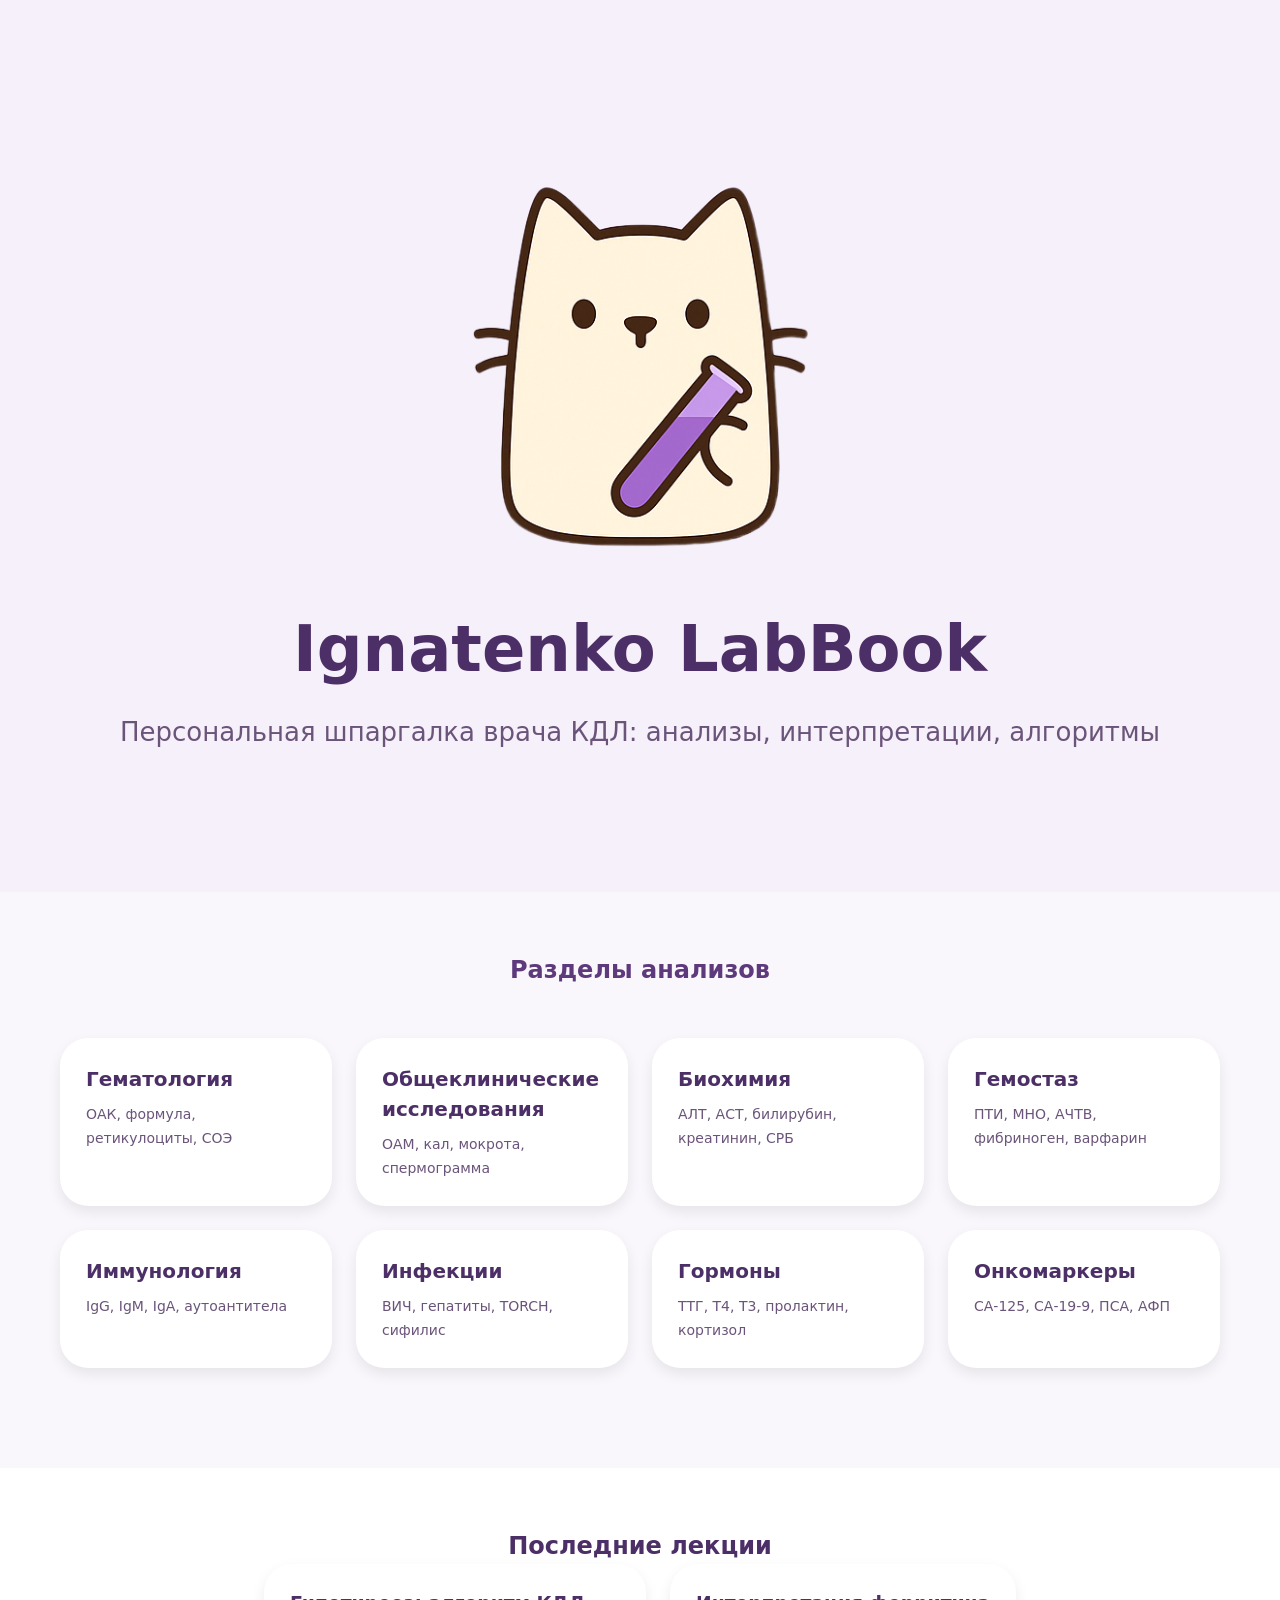
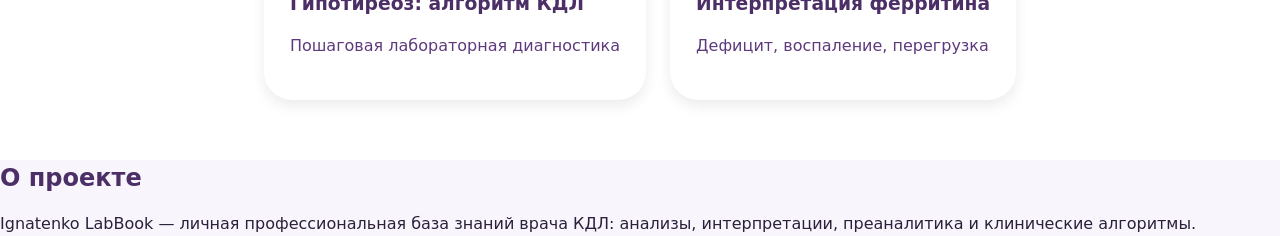
==== commit fea184d1: "Update index.html" ====
--- a/index.html
+++ b/index.html
@@ -5,226 +5,99 @@
   <meta name="viewport" content="width=device-width, initial-scale=1.0" />
   <title>Ignatenko LabBook — Врач КДЛ</title>
 
-  <style>
-    body {
-      margin: 0;
-      font-family: "Inter", Arial, sans-serif;
-      background: #f8f6fc;
-      overflow-x: hidden;
-    }
-
-    /* ---- Волны ---- */
-    .wave {
-      position: absolute;
-      left: 0;
-      width: 100%;
-      height: 180px;
-      background-repeat: no-repeat;
-      background-size: cover;
-      opacity: 0.55;
-      z-index: -1;
-    }
-    .wave.top {
-      top: 0;
-      background-image: url('data:image/svg+xml;utf8,<svg xmlns="http://www.w3.org/2000/svg" width="1440" height="320"><path fill="%23cfc4ff" d="M0,160L48,165.3C96,171,192,181,288,192C384,203,480,213,576,224C672,235,768,245,864,218.7C960,192,1056,128,1152,112C1248,96,1344,128,1392,144L1440,160V0H0Z"/></svg>');
-    }
-    .wave.bottom {
-      bottom: 0;
-      background-image: url('data:image/svg+xml;utf8,<svg xmlns="http://www.w3.org/2000/svg" width="1440" height="320"><path fill="%23e5ddff" d="M0,224L60,234.7C120,245,240,267,360,261.3C480,256,600,224,720,202.7C840,181,960,171,1080,186.7C1200,203,1320,245,1380,266.7L1440,288V0H0Z"/></svg>');
-    }
-
-    /* ---- Котик ---- */
-    .cat {
-      width: 220px;
-      animation: float 3s ease-in-out infinite, wiggle 6s ease-in-out infinite;
-    }
-
-    @keyframes float {
-      0% { transform: translateY(0); }
-      50% { transform: translateY(-10px); }
-      100% { transform: translateY(0); }
-    }
-
-    @keyframes wiggle {
-      0% { transform: rotate(0deg); }
-      35% { transform: rotate(2deg); }
-      70% { transform: rotate(-2deg); }
-      100% { transform: rotate(0deg); }
-    }
-
-    /* ---- Разделы анализов (ИСПРАВЛЕНО) ---- */
-    .sections-wrapper {
-      max-width: 1200px;
-      margin: 0 auto;
-      display: grid;
-      grid-template-columns: repeat(4, 1fr);
-      gap: 24px;
-      padding: 40px 20px;
-    }
-
-    .analysis-card {
-      background: #f6f0fa; /* цвет как у лекций */
-      padding: 24px 22px;
-      border-radius: 24px;
-      box-shadow: 0 6px 14px rgba(0,0,0,0.08);
-      text-decoration: none;
-      color: #333;
-      transition: 0.25s;
-    }
-
-    .analysis-card:hover {
-      transform: translateY(-4px);
-      box-shadow: 0 10px 20px rgba(0,0,0,0.12);
-    }
-
-    .analysis-card strong {
-      display: block;
-      font-size: 20px;
-      margin-bottom: 8px;
-      color: #4c2f66;
-    }
-
-    .analysis-card span {
-      font-size: 14px;
-      color: #6b547a;
-      line-height: 1.4;
-    }
-
-    /* ---- Лекции ---- */
-    .lectures {
-      padding: 60px 20px;
-      background: #ffffff;
-      text-align: center;
-    }
-
-    .lecture-grid {
-      display: flex;
-      justify-content: center;
-      gap: 24px;
-      flex-wrap: wrap;
-    }
-
-    .lecture-card {
-      background: #f6f0fa;
-      padding: 26px 22px;
-      border-radius: 24px;
-      width: 300px;
-      text-align: left;
-      box-shadow: 0 6px 14px rgba(0,0,0,0.08);
-      text-decoration: none;
-      color: #333;
-    }
-
-    /* ---- О проекте ---- */
-    .about {
-      padding: 60px 20px;
-      background: #faf7fc;
-      text-align: center;
-      max-width: 850px;
-      margin: 0 auto;
-    }
-
-    /* ---- Адаптив ---- */
-    @media (max-width: 1024px) {
-      .sections-wrapper {
-        grid-template-columns: repeat(2, 1fr);
-      }
-    }
-
-    @media (max-width: 600px) {
-      .sections-wrapper {
-        grid-template-columns: 1fr;
-      }
-    }
-  </style>
+  <!-- Основные стили -->
+  <link rel="stylesheet" href="assets/css/main.css">
 </head>
 
 <body>
 
-<div class="wave top"></div>
-<div class="wave bottom"></div>
+  <!-- Волны -->
+  <div class="wave top"></div>
+  <div class="wave bottom"></div>
 
-<!-- HERO -->
-<section style="padding:140px 20px; text-align:center; background:#f6f0fa;">
-  <img src="cat-logo-new.png" class="cat" alt="LabBook cat">
-  <h1 style="font-size:64px; color:#4c2f66;">Ignatenko LabBook</h1>
-  <p style="font-size:26px; color:#6b547a;">
-    Персональная шпаргалка врача КДЛ: анализы, интерпретации, алгоритмы
-  </p>
-</section>
+  <!-- HERO -->
+  <section class="hero">
+    <img src="cat-logo-new.png" class="cat" alt="LabBook cat">
+    <h1>Ignatenko LabBook</h1>
+    <p>
+      Персональная шпаргалка врача КДЛ: анализы, интерпретации, алгоритмы
+    </p>
+  </section>
 
-<!-- РАЗДЕЛЫ АНАЛИЗОВ -->
-<section style="padding:60px 20px; background:#faf7fc;">
-  <h2 style="text-align:center; color:#5e3a7d;">Разделы анализов</h2>
+  <!-- РАЗДЕЛЫ АНАЛИЗОВ -->
+  <section class="section-block">
+    <h2>Разделы анализов</h2>
 
-  <div class="sections-wrapper">
+    <div class="sections-wrapper">
 
-    <a class="analysis-card" href="#">
-      <strong>Гематология</strong>
-      <span>ОАК, формула, ретикулоциты, СОЭ</span>
-    </a>
+      <a class="analysis-card" href="#">
+        <strong>Гематология</strong>
+        <span>ОАК, формула, ретикулоциты, СОЭ</span>
+      </a>
 
-    <a class="analysis-card" href="#">
-      <strong>Общеклинические исследования</strong>
-      <span>ОАМ, кал, мокрота, спермограмма</span>
-    </a>
+      <a class="analysis-card" href="#">
+        <strong>Общеклинические исследования</strong>
+        <span>ОАМ, кал, мокрота, спермограмма</span>
+      </a>
 
-    <a class="analysis-card" href="#">
-      <strong>Биохимия</strong>
-      <span>АЛТ, АСТ, билирубин, креатинин, СРБ</span>
-    </a>
+      <a class="analysis-card" href="#">
+        <strong>Биохимия</strong>
+        <span>АЛТ, АСТ, билирубин, креатинин, СРБ</span>
+      </a>
 
-    <a class="analysis-card" href="#">
-      <strong>Гемостаз</strong>
-      <span>ПТИ, МНО, АЧТВ, фибриноген, варфарин</span>
-    </a>
+      <a class="analysis-card" href="hemostasis.html">
+        <strong>Гемостаз</strong>
+        <span>ПТИ, МНО, АЧТВ, фибриноген, варфарин</span>
+      </a>
 
-    <a class="analysis-card" href="#">
-      <strong>Иммунология</strong>
-      <span>IgG, IgM, IgA, аутоантитела</span>
-    </a>
+      <a class="analysis-card" href="#">
+        <strong>Иммунология</strong>
+        <span>IgG, IgM, IgA, аутоантитела</span>
+      </a>
 
-    <a class="analysis-card" href="#">
-      <strong>Инфекции</strong>
-      <span>ВИЧ, гепатиты, TORCH, сифилис</span>
-    </a>
+      <a class="analysis-card" href="#">
+        <strong>Инфекции</strong>
+        <span>ВИЧ, гепатиты, TORCH, сифилис</span>
+      </a>
 
-    <a class="analysis-card" href="#">
-      <strong>Гормоны</strong>
-      <span>ТТГ, Т4, Т3, пролактин, кортизол</span>
-    </a>
+      <a class="analysis-card" href="#">
+        <strong>Гормоны</strong>
+        <span>ТТГ, Т4, Т3, пролактин, кортизол</span>
+      </a>
 
-    <a class="analysis-card" href="#">
-      <strong>Онкомаркеры</strong>
-      <span>СА-125, СА-19-9, ПСА, АФП</span>
-    </a>
+      <a class="analysis-card" href="#">
+        <strong>Онкомаркеры</strong>
+        <span>СА-125, СА-19-9, ПСА, АФП</span>
+      </a>
 
-  </div>
-</section>
+    </div>
+  </section>
 
-<!-- Последние лекции -->
-<section class="lectures">
-  <h2>Последние лекции</h2>
-  <div class="lecture-grid">
-    <a class="lecture-card" href="#">
-      <h3>Гипотиреоз: алгоритм КДЛ</h3>
-      <p>Пошаговая лабораторная диагностика</p>
-    </a>
-    <a class="lecture-card" href="#">
-      <h3>Интерпретация ферритина</h3>
-      <p>Дефицит, воспаление, перегрузка</p>
-    </a>
-  </div>
-</section>
+  <!-- ЛЕКЦИИ -->
+  <section class="lectures">
+    <h2>Последние лекции</h2>
 
-<!-- О проекте -->
-<section class="about">
-  <h2>О проекте</h2>
-  <p>
-    Ignatenko LabBook — личная профессиональная база знаний врача КДЛ:
-    анализы, интерпретации, преаналитика и клинические алгоритмы.
-  </p>
-</section>
+    <div class="lecture-grid">
+      <a class="lecture-card" href="#">
+        <h3>Гипотиреоз: алгоритм КДЛ</h3>
+        <p>Пошаговая лабораторная диагностика</p>
+      </a>
+
+      <a class="lecture-card" href="#">
+        <h3>Интерпретация ферритина</h3>
+        <p>Дефицит, воспаление, перегрузка</p>
+      </a>
+    </div>
+  </section>
+
+  <!-- О ПРОЕКТЕ -->
+  <section class="about">
+    <h2>О проекте</h2>
+    <p>
+      Ignatenko LabBook — личная профессиональная база знаний врача КДЛ:
+      анализы, интерпретации, преаналитика и клинические алгоритмы.
+    </p>
+  </section>
 
 </body>
 </html>
--- a/assets/css/main.css
+++ b/assets/css/main.css
@@ -0,0 +1,318 @@
+/* =========================================
+   Ignatenko LabBook — main.css
+   Единый стиль для index + страниц разделов
+   ========================================= */
+
+:root{
+  --bg: #f8f6fc;
+  --bg-soft: #faf7fc;
+  --white: #ffffff;
+
+  --text: #2b1f3a;
+  --title: #4c2f66;
+  --accent: #5e3a7d;
+  --muted: #6b547a;
+
+  --card-shadow: 0 6px 14px rgba(0,0,0,0.08);
+  --card-shadow-hover: 0 10px 20px rgba(0,0,0,0.12);
+
+  --r-xl: 28px;
+  --r-lg: 24px;
+
+  --gap: 24px;
+}
+
+*{ box-sizing: border-box; }
+
+html, body{ height: 100%; }
+
+body{
+  margin: 0;
+  font-family: "Inter", system-ui, -apple-system, "Segoe UI", Roboto, Arial, sans-serif;
+  background: var(--bg);
+  color: var(--text);
+  overflow-x: hidden;
+  line-height: 1.5;
+}
+
+a{
+  color: var(--accent);
+  text-decoration: none;
+}
+a:hover{ text-decoration: underline; }
+
+h1, h2, h3{
+  font-family: inherit;
+  color: var(--title);
+  margin: 0;
+}
+
+/* -----------------------------
+   Волны (index)
+----------------------------- */
+.wave{
+  position: absolute;
+  left: 0;
+  width: 100%;
+  height: 180px;
+  background-repeat: no-repeat;
+  background-size: cover;
+  z-index: -1;
+}
+.wave.top{ top: 0; background-image: url("data:image/svg+xml,%3Csvg width='1440' height='320' xmlns='http://www.w3.org/2000/svg'%3E%3Cpath fill='%23ffffff' fill-opacity='1' d='M0,96L60,128C120,160,240,224,360,240C480,256,600,224,720,202.7C840,181,960,171,1080,160C1200,149,1320,139,1380,133.3L1440,128L1440,0L1380,0C1320,0,1200,0,1080,0C960,0,840,0,720,0C600,0,480,0,360,0C240,0,120,0,60,0L0,0Z'%3E%3C/path%3E%3C/svg%3E"); }
+.wave.bottom{ bottom: 0; transform: rotate(180deg); background-image: url("data:image/svg+xml,%3Csvg width='1440' height='320' xmlns='http://www.w3.org/2000/svg'%3E%3Cpath fill='%23ffffff' fill-opacity='1' d='M0,224L60,213.3C120,203,240,181,360,160C480,139,600,117,720,128C840,139,960,181,1080,186.7C1200,192,1320,160,1380,144L1440,128L1440,320L1380,320C1320,320,1200,320,1080,320C960,320,840,320,720,320C600,320,480,320,360,320C240,320,120,320,60,320L0,320Z'%3E%3C/path%3E%3C/svg%3E"); }
+
+/* -----------------------------
+   Hero / секции (index)
+   (чтобы убрать inline-стили)
+----------------------------- */
+.hero{
+  padding: 140px 20px;
+  text-align: center;
+  background: #f6f0fa;
+  position: relative;
+}
+.hero h1{
+  font-size: 64px;
+  color: var(--title);
+}
+.hero p{
+  font-size: 26px;
+  color: var(--muted);
+  margin: 16px 0 0;
+}
+
+.section-block{
+  padding: 60px 20px;
+  background: var(--bg-soft);
+}
+.section-block h2{
+  text-align: center;
+  color: var(--accent);
+  margin-bottom: 10px;
+}
+
+/* -----------------------------
+   Сетки и контейнеры
+----------------------------- */
+.container{
+  max-width: 1200px;
+  margin: 0 auto;
+  padding: 80px 20px;
+}
+
+.sections-wrapper{
+  max-width: 1200px;
+  margin: 0 auto;
+  display: grid;
+  grid-template-columns: repeat(4, 1fr);
+  gap: var(--gap);
+  padding: 40px 20px;
+}
+
+.grid-5{
+  display: grid;
+  grid-template-columns: repeat(5, 1fr);
+  gap: var(--gap);
+  margin-top: 30px;
+}
+
+.accordion-grid{
+  display: grid;
+  grid-template-columns: repeat(3, 1fr);
+  gap: var(--gap);
+  margin-top: 80px;
+}
+
+/* -----------------------------
+   Карточки (общий “вид”)
+----------------------------- */
+.card,
+.analysis-card,
+.lecture-card{
+  background: var(--white);
+  border-radius: var(--r-xl);
+  padding: 26px;
+  box-shadow: var(--card-shadow);
+  text-align: left;
+  transition: transform .25s ease, box-shadow .25s ease;
+}
+
+.card:hover,
+.analysis-card:hover,
+.lecture-card:hover{
+  transform: translateY(-4px);
+  box-shadow: var(--card-shadow-hover);
+}
+
+/* Карточки разделов на главной */
+.analysis-card strong{
+  display: block;
+  font-size: 20px;
+  margin-bottom: 8px;
+  color: var(--title);
+}
+.analysis-card span{
+  font-size: 14px;
+  color: var(--muted);
+  line-height: 1.4;
+}
+
+/* Карточки “тестов” на странице гемостаза */
+.card strong{
+  display: block;
+  font-size: 20px;
+  margin-bottom: 6px;
+  color: var(--title);
+}
+.card p{
+  margin: 0;
+  color: var(--muted);
+}
+
+/* -----------------------------
+   Лекции (index)
+----------------------------- */
+.lectures{
+  padding: 60px 20px;
+  background: var(--white);
+  text-align: center;
+}
+.lecture-grid{
+  display: flex;
+  justify-content: center;
+  gap: var(--gap);
+  flex-wrap: wrap;
+}
+
+/* -----------------------------
+   Заголовки страниц (hemostasis)
+----------------------------- */
+.page-title{
+  text-align: center;
+  font-size: 64px;
+  margin-bottom: 16px;
+}
+.subtitle{
+  text-align: center;
+  color: var(--muted);
+  font-size: 20px;
+  margin: 0;
+}
+.ref{
+  color: var(--muted);
+  font-size: 13px;
+  margin: 10px 0 0;
+  display: block;
+  text-align: center;
+}
+
+/* Широкие блоки с текстом */
+.wide-block{
+  background: var(--white);
+  border-radius: var(--r-xl);
+  padding: 40px;
+  margin: 70px 0;
+  box-shadow: var(--card-shadow);
+}
+
+/* Ссылка “назад” (её не было в CSS) */
+.back-to-sections{
+  display: inline-block;
+  margin: 10px 0 0;
+  padding: 10px 14px;
+  border-radius: 14px;
+  background: rgba(255,255,255,0.7);
+  box-shadow: 0 3px 10px rgba(0,0,0,0.06);
+}
+.back-to-sections:hover{
+  text-decoration: none;
+  background: rgba(255,255,255,0.95);
+}
+
+/* -----------------------------
+   Таблицы (hemostasis)
+----------------------------- */
+.table-wrap{
+  overflow-x: auto; /* на телефоне не ломаем таблицу */
+  border-radius: var(--r-lg);
+}
+
+table{
+  width: 100%;
+  border-collapse: collapse;
+  background: var(--white);
+  border-radius: var(--r-lg);
+  overflow: hidden;
+  box-shadow: var(--card-shadow);
+  margin-top: 40px;
+  font-size: 14px;
+  min-width: 640px; /* чтобы мобильный скроллил, а не сжимал */
+}
+
+th, td{
+  padding: 14px 16px;
+  text-align: left;
+  border-bottom: 1px solid rgba(0,0,0,0.06);
+}
+th{
+  background: #e6dcf5;
+  color: var(--title);
+  font-weight: 700;
+}
+tr:nth-child(even) td{
+  background: #fbf9ff;
+}
+
+/* -----------------------------
+   Аккордеоны (details/summary)
+----------------------------- */
+details{
+  background: var(--white);
+  border-radius: var(--r-lg);
+  padding: 20px;
+  box-shadow: var(--card-shadow);
+}
+summary{
+  font-size: 18px;
+  font-weight: 600;
+  color: var(--title);
+  cursor: pointer;
+}
+summary::marker{ color: var(--muted); }
+details p, details ul{
+  color: var(--muted);
+  margin: 14px 0 0;
+}
+details ul{ padding-left: 18px; }
+
+/* -----------------------------
+   Анимации (если используете)
+----------------------------- */
+@keyframes float{
+  0%{ transform: translateY(0); }
+  50%{ transform: translateY(-10px); }
+  100%{ transform: translateY(0); }
+}
+@keyframes wiggle{
+  0%{ transform: rotate(0deg); }
+  35%{ transform: rotate(2deg); }
+  70%{ transform: rotate(-2deg); }
+  100%{ transform: rotate(0deg); }
+}
+
+/* -----------------------------
+   Адаптив
+----------------------------- */
+@media (max-width: 1100px){
+  .sections-wrapper{ grid-template-columns: repeat(2, 1fr); }
+  .grid-5, .accordion-grid{ grid-template-columns: repeat(2, 1fr); }
+}
+
+@media (max-width: 600px){
+  .sections-wrapper{ grid-template-columns: 1fr; }
+  .grid-5, .accordion-grid{ grid-template-columns: 1fr; }
+  .page-title{ font-size: 44px; }
+  .hero h1{ font-size: 44px; }
+  .hero p{ font-size: 18px; }
+}
